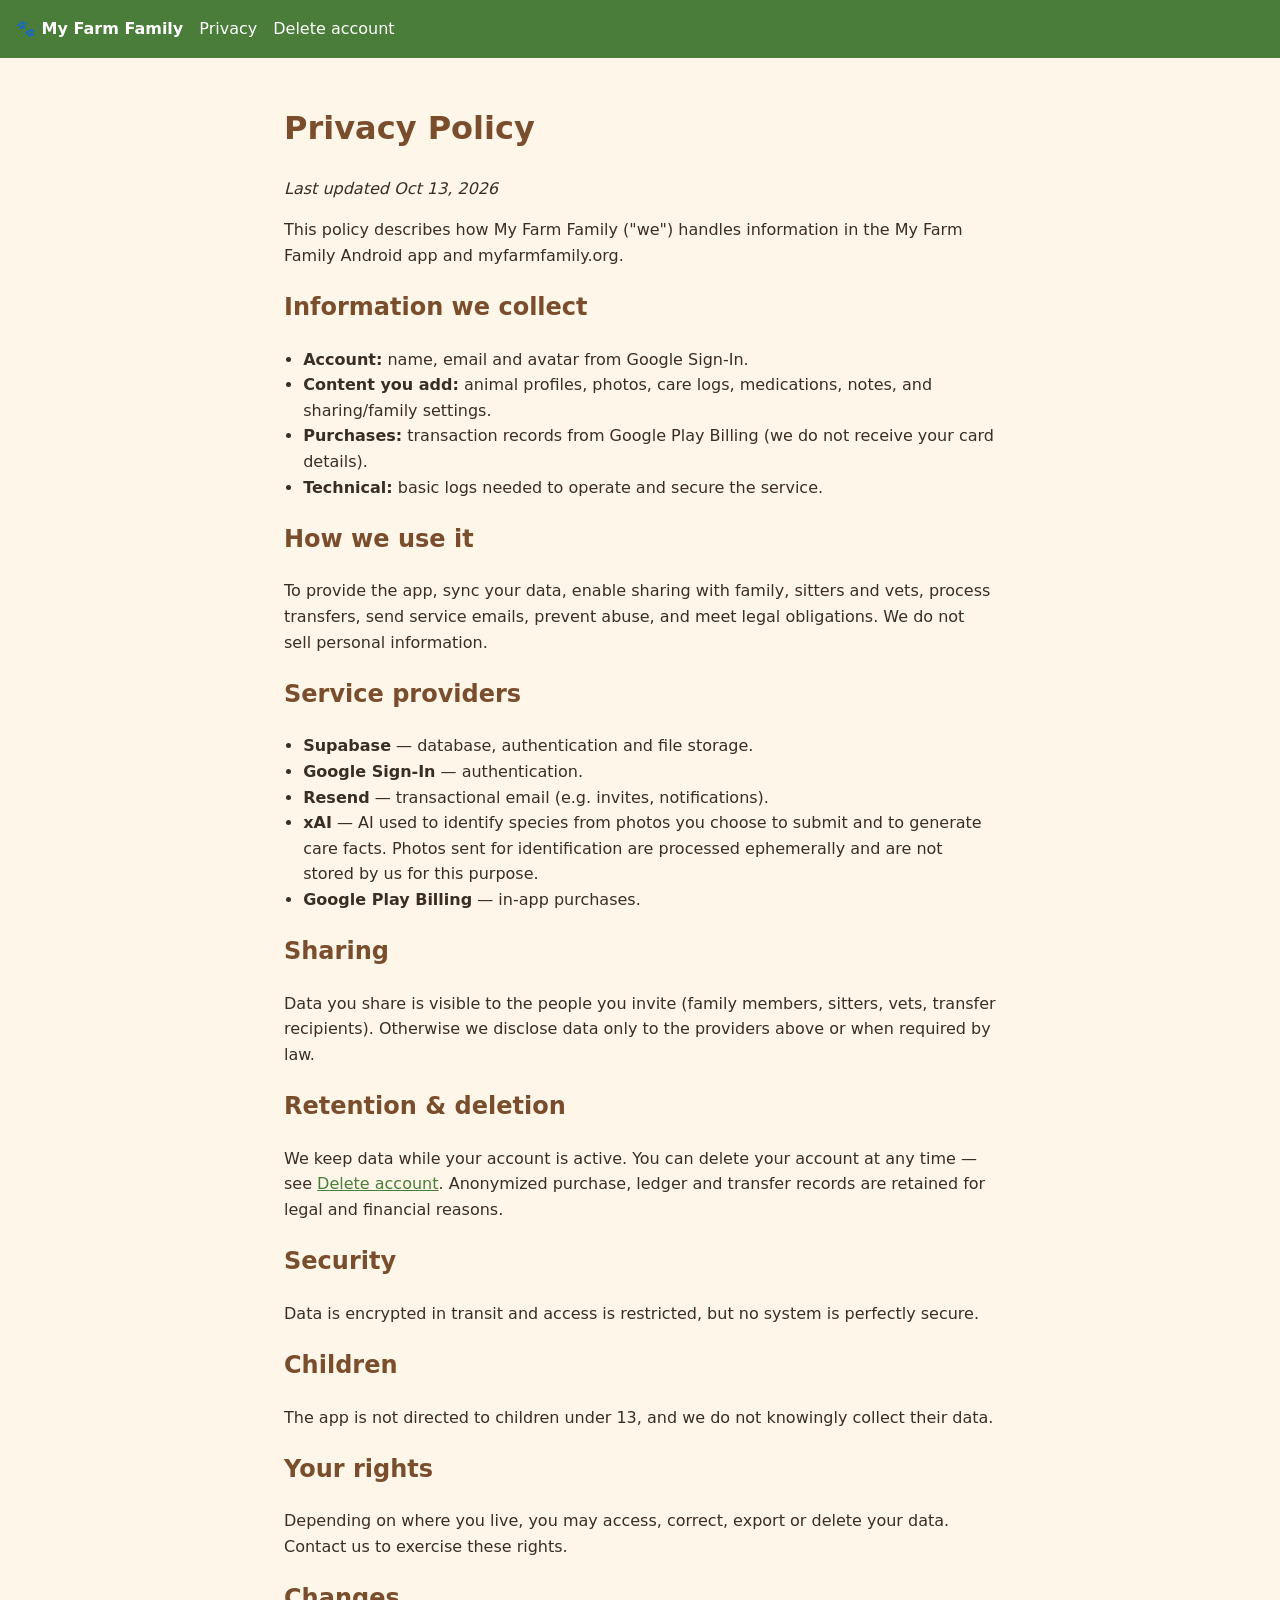
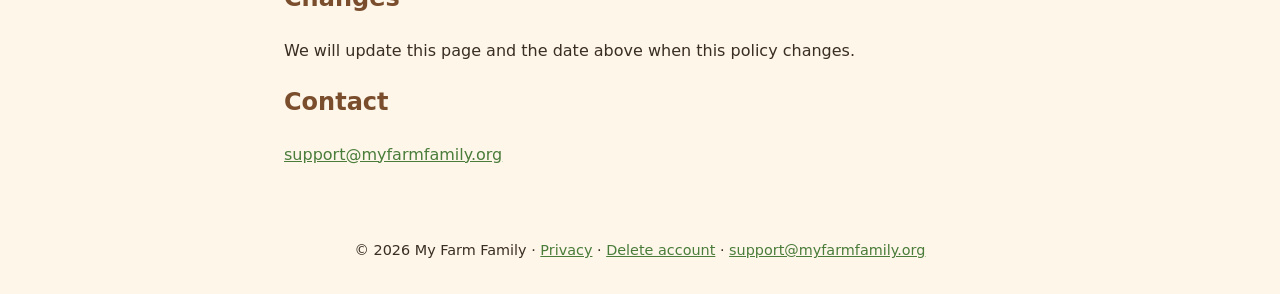
==== privacy/index.html @ e32855cc "Initial myfarmfamily.org site" ====
<!doctype html><html lang="en"><head><meta charset="utf-8"><meta name="viewport" content="width=device-width,initial-scale=1"><link rel="stylesheet" href="/style.css"><title>Privacy Policy – My Farm Family</title></head><body><header><a href="/">🐾 My Farm Family</a><nav style="display:inline"><a href="/privacy/">Privacy</a><a href="/delete-account/">Delete account</a></nav></header><main>
<h1>Privacy Policy</h1><p><i>Last updated Oct 13, 2026</i></p>
<!-- OWNER: review this policy (and with counsel if needed) before publishing. -->
<p>This policy describes how My Farm Family ("we") handles information in the My Farm Family Android app and myfarmfamily.org.</p>
<h2>Information we collect</h2><ul><li><b>Account:</b> name, email and avatar from Google Sign-In.</li><li><b>Content you add:</b> animal profiles, photos, care logs, medications, notes, and sharing/family settings.</li><li><b>Purchases:</b> transaction records from Google Play Billing (we do not receive your card details).</li><li><b>Technical:</b> basic logs needed to operate and secure the service.</li></ul>
<h2>How we use it</h2><p>To provide the app, sync your data, enable sharing with family, sitters and vets, process transfers, send service emails, prevent abuse, and meet legal obligations. We do not sell personal information.</p>
<h2>Service providers</h2><ul>
<li><b>Supabase</b> — database, authentication and file storage.</li>
<li><b>Google Sign-In</b> — authentication.</li>
<li><b>Resend</b> — transactional email (e.g. invites, notifications).</li>
<li><b>xAI</b> — AI used to identify species from photos you choose to submit and to generate care facts. Photos sent for identification are processed ephemerally and are not stored by us for this purpose.</li>
<li><b>Google Play Billing</b> — in-app purchases.</li></ul>
<h2>Sharing</h2><p>Data you share is visible to the people you invite (family members, sitters, vets, transfer recipients). Otherwise we disclose data only to the providers above or when required by law.</p>
<h2>Retention & deletion</h2><p>We keep data while your account is active. You can delete your account at any time — see <a href="/delete-account/">Delete account</a>. Anonymized purchase, ledger and transfer records are retained for legal and financial reasons.</p>
<h2>Security</h2><p>Data is encrypted in transit and access is restricted, but no system is perfectly secure.</p>
<h2>Children</h2><p>The app is not directed to children under 13, and we do not knowingly collect their data.</p>
<h2>Your rights</h2><p>Depending on where you live, you may access, correct, export or delete your data. Contact us to exercise these rights.</p>
<h2>Changes</h2><p>We will update this page and the date above when this policy changes.</p>
<h2>Contact</h2><p><a href="mailto:support@myfarmfamily.org">support@myfarmfamily.org</a></p>
</main><footer>© 2026 My Farm Family · <a href="/privacy/">Privacy</a> · <a href="/delete-account/">Delete account</a> · <a href="mailto:support@myfarmfamily.org">support@myfarmfamily.org</a></footer></body></html>
---- style.css ----
:root{--g:#4a7c3a;--b:#7a4e2d;--c:#fdf6e9;--t:#3a2e22}
*{box-sizing:border-box}body{margin:0;font-family:system-ui,-apple-system,Segoe UI,Roboto,sans-serif;background:var(--c);color:var(--t);line-height:1.6}
header{background:var(--g);color:#fff;padding:1rem}header a{color:#fff;text-decoration:none;font-weight:700}nav a{margin-left:1rem;font-weight:400}
main{max-width:760px;margin:auto;padding:1.5rem}h1,h2{color:var(--b)}a{color:var(--g)}
.btn{display:inline-block;background:var(--g);color:#fff!important;padding:.8rem 1.4rem;border-radius:999px;text-decoration:none;font-weight:700;margin:.3rem 0}
.btn.alt{background:var(--b)}.card{background:#fff;border-radius:14px;padding:1rem 1.2rem;margin:1rem 0;box-shadow:0 2px 8px #0001}
footer{text-align:center;padding:2rem;font-size:.9rem}ul{padding-left:1.2rem}
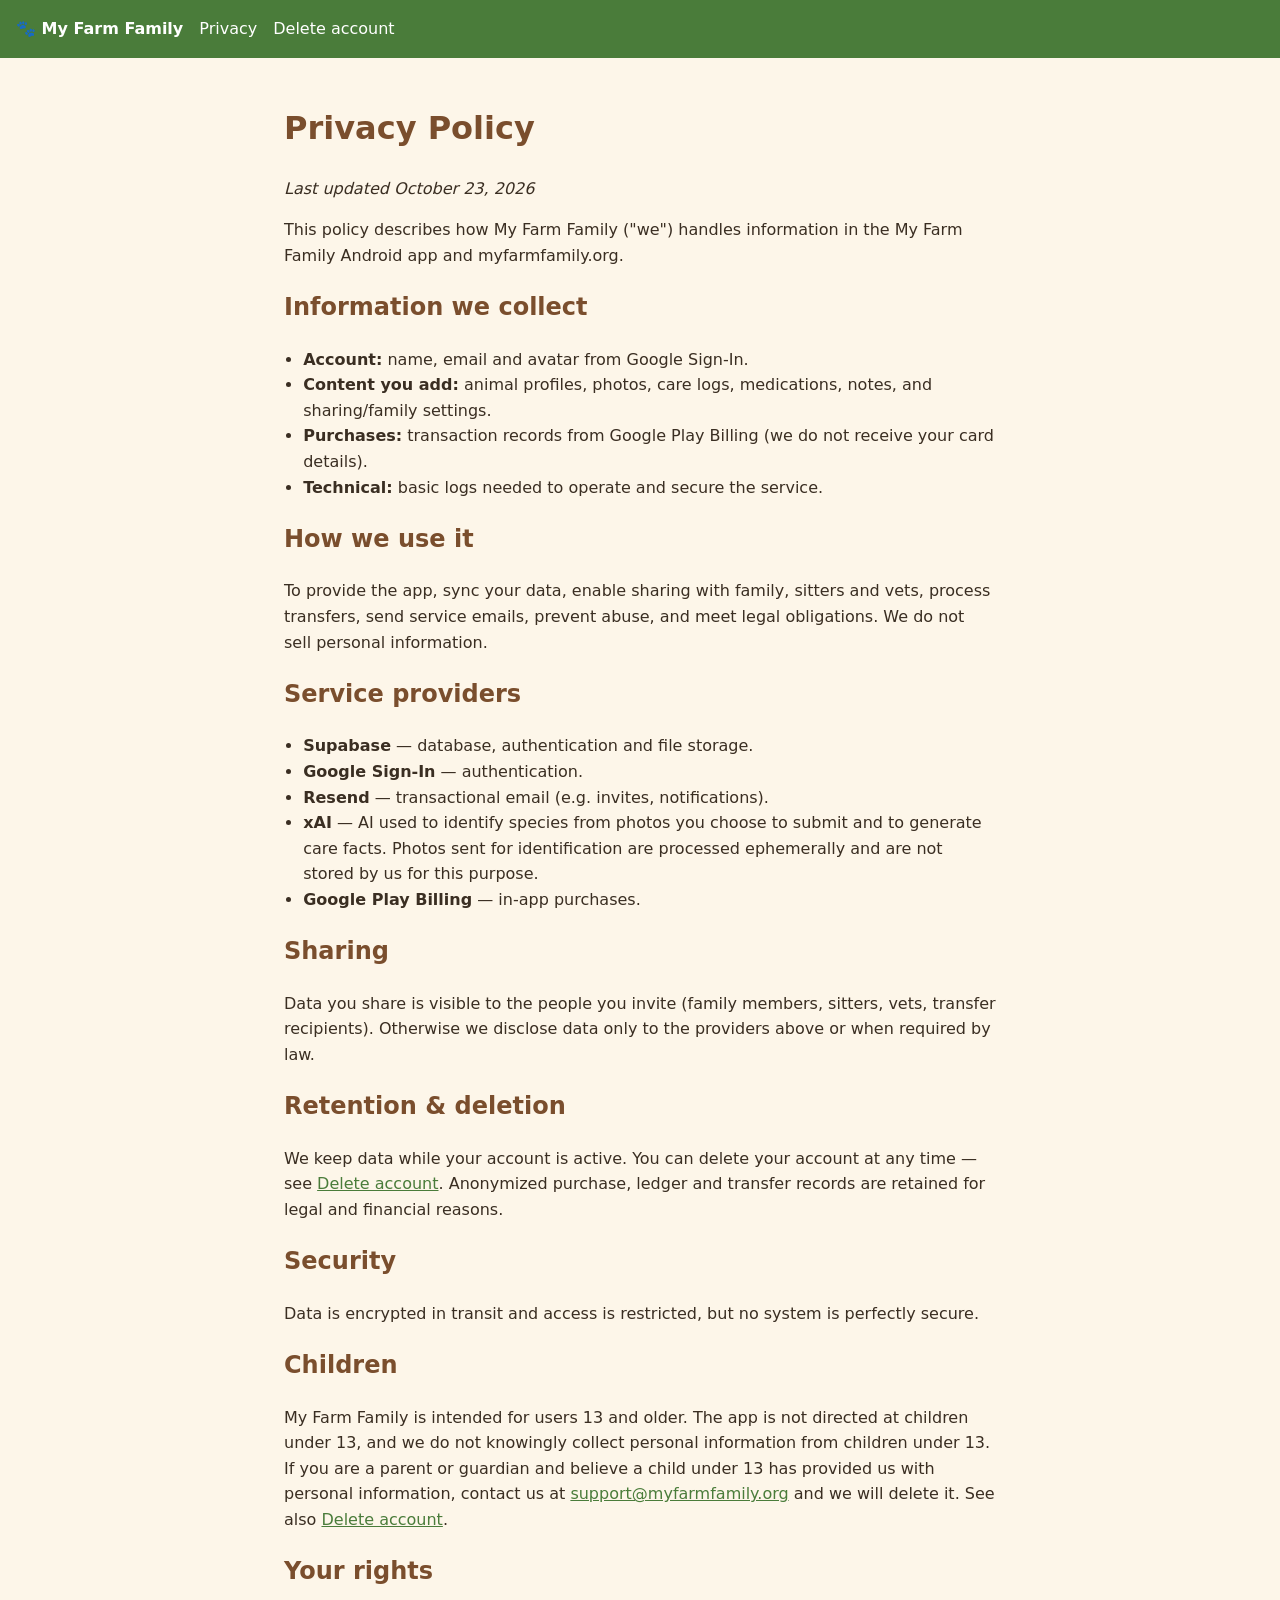
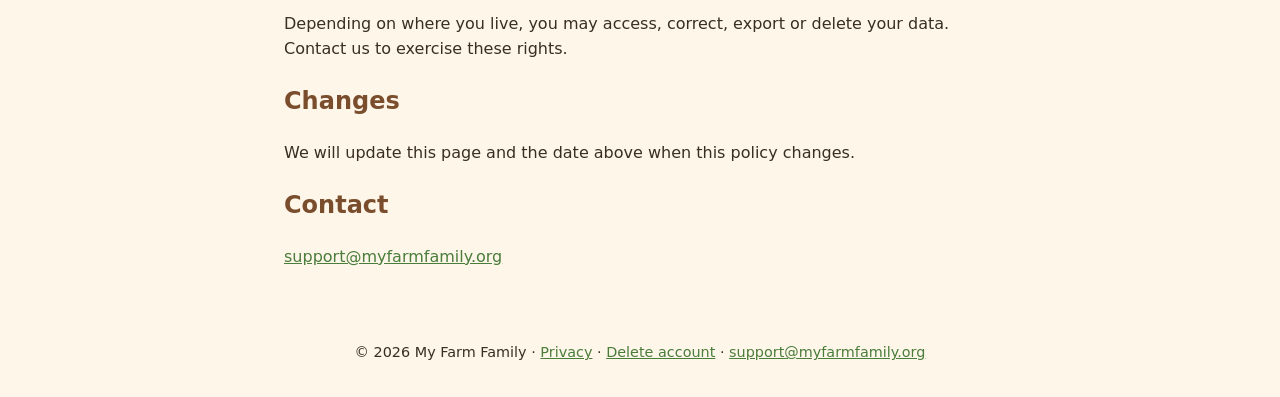
==== commit b4597b76: "Privacy: app is now 13+" ====
--- a/privacy/index.html
+++ b/privacy/index.html
@@ -1,5 +1,5 @@
 <!doctype html><html lang="en"><head><meta charset="utf-8"><meta name="viewport" content="width=device-width,initial-scale=1"><link rel="stylesheet" href="/style.css"><title>Privacy Policy – My Farm Family</title></head><body><header><a href="/">🐾 My Farm Family</a><nav style="display:inline"><a href="/privacy/">Privacy</a><a href="/delete-account/">Delete account</a></nav></header><main>
-<h1>Privacy Policy</h1><p><i>Last updated Oct 13, 2026</i></p>
+<h1>Privacy Policy</h1><p><i>Last updated October 23, 2026</i></p>
 <!-- OWNER: review this policy (and with counsel if needed) before publishing. -->
 <p>This policy describes how My Farm Family ("we") handles information in the My Farm Family Android app and myfarmfamily.org.</p>
 <h2>Information we collect</h2><ul><li><b>Account:</b> name, email and avatar from Google Sign-In.</li><li><b>Content you add:</b> animal profiles, photos, care logs, medications, notes, and sharing/family settings.</li><li><b>Purchases:</b> transaction records from Google Play Billing (we do not receive your card details).</li><li><b>Technical:</b> basic logs needed to operate and secure the service.</li></ul>
@@ -13,7 +13,7 @@
 <h2>Sharing</h2><p>Data you share is visible to the people you invite (family members, sitters, vets, transfer recipients). Otherwise we disclose data only to the providers above or when required by law.</p>
 <h2>Retention & deletion</h2><p>We keep data while your account is active. You can delete your account at any time — see <a href="/delete-account/">Delete account</a>. Anonymized purchase, ledger and transfer records are retained for legal and financial reasons.</p>
 <h2>Security</h2><p>Data is encrypted in transit and access is restricted, but no system is perfectly secure.</p>
-<h2>Children</h2><p>The app is not directed to children under 13, and we do not knowingly collect their data.</p>
+<h2>Children</h2><p>My Farm Family is intended for users 13 and older. The app is not directed at children under 13, and we do not knowingly collect personal information from children under 13. If you are a parent or guardian and believe a child under 13 has provided us with personal information, contact us at <a href="mailto:support@myfarmfamily.org">support@myfarmfamily.org</a> and we will delete it. See also <a href="/delete-account/">Delete account</a>.</p>
 <h2>Your rights</h2><p>Depending on where you live, you may access, correct, export or delete your data. Contact us to exercise these rights.</p>
 <h2>Changes</h2><p>We will update this page and the date above when this policy changes.</p>
 <h2>Contact</h2><p><a href="mailto:support@myfarmfamily.org">support@myfarmfamily.org</a></p>
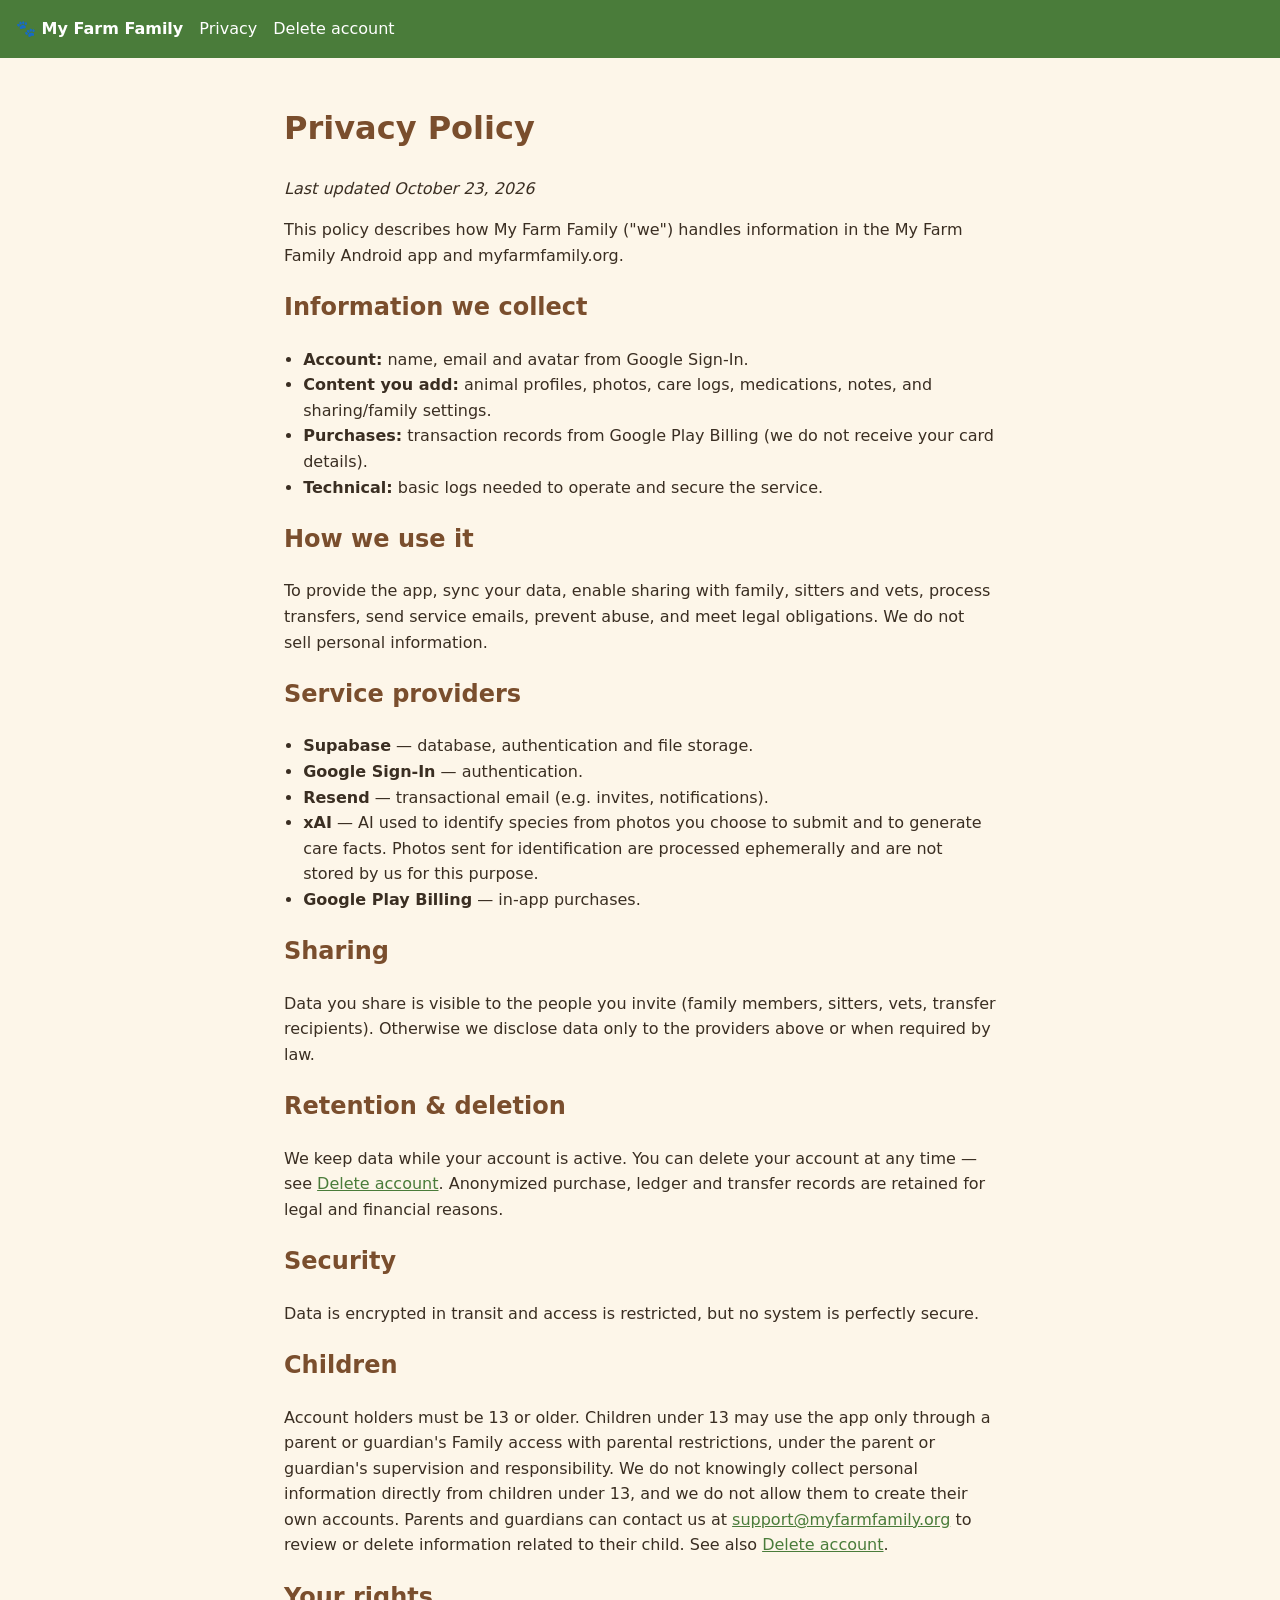
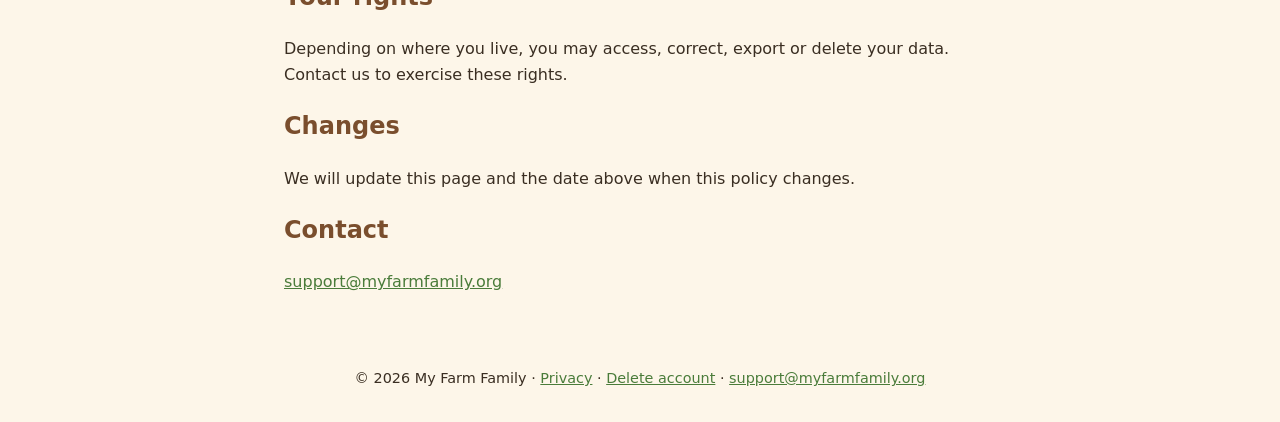
==== commit 8c3b883c: "Privacy: clarify kids use via parent Family access" ====
--- a/privacy/index.html
+++ b/privacy/index.html
@@ -13,7 +13,7 @@
 <h2>Sharing</h2><p>Data you share is visible to the people you invite (family members, sitters, vets, transfer recipients). Otherwise we disclose data only to the providers above or when required by law.</p>
 <h2>Retention & deletion</h2><p>We keep data while your account is active. You can delete your account at any time — see <a href="/delete-account/">Delete account</a>. Anonymized purchase, ledger and transfer records are retained for legal and financial reasons.</p>
 <h2>Security</h2><p>Data is encrypted in transit and access is restricted, but no system is perfectly secure.</p>
-<h2>Children</h2><p>My Farm Family is intended for users 13 and older. The app is not directed at children under 13, and we do not knowingly collect personal information from children under 13. If you are a parent or guardian and believe a child under 13 has provided us with personal information, contact us at <a href="mailto:support@myfarmfamily.org">support@myfarmfamily.org</a> and we will delete it. See also <a href="/delete-account/">Delete account</a>.</p>
+<h2>Children</h2><p>Account holders must be 13 or older. Children under 13 may use the app only through a parent or guardian's Family access with parental restrictions, under the parent or guardian's supervision and responsibility. We do not knowingly collect personal information directly from children under 13, and we do not allow them to create their own accounts. Parents and guardians can contact us at <a href="mailto:support@myfarmfamily.org">support@myfarmfamily.org</a> to review or delete information related to their child. See also <a href="/delete-account/">Delete account</a>.</p>
 <h2>Your rights</h2><p>Depending on where you live, you may access, correct, export or delete your data. Contact us to exercise these rights.</p>
 <h2>Changes</h2><p>We will update this page and the date above when this policy changes.</p>
 <h2>Contact</h2><p><a href="mailto:support@myfarmfamily.org">support@myfarmfamily.org</a></p>
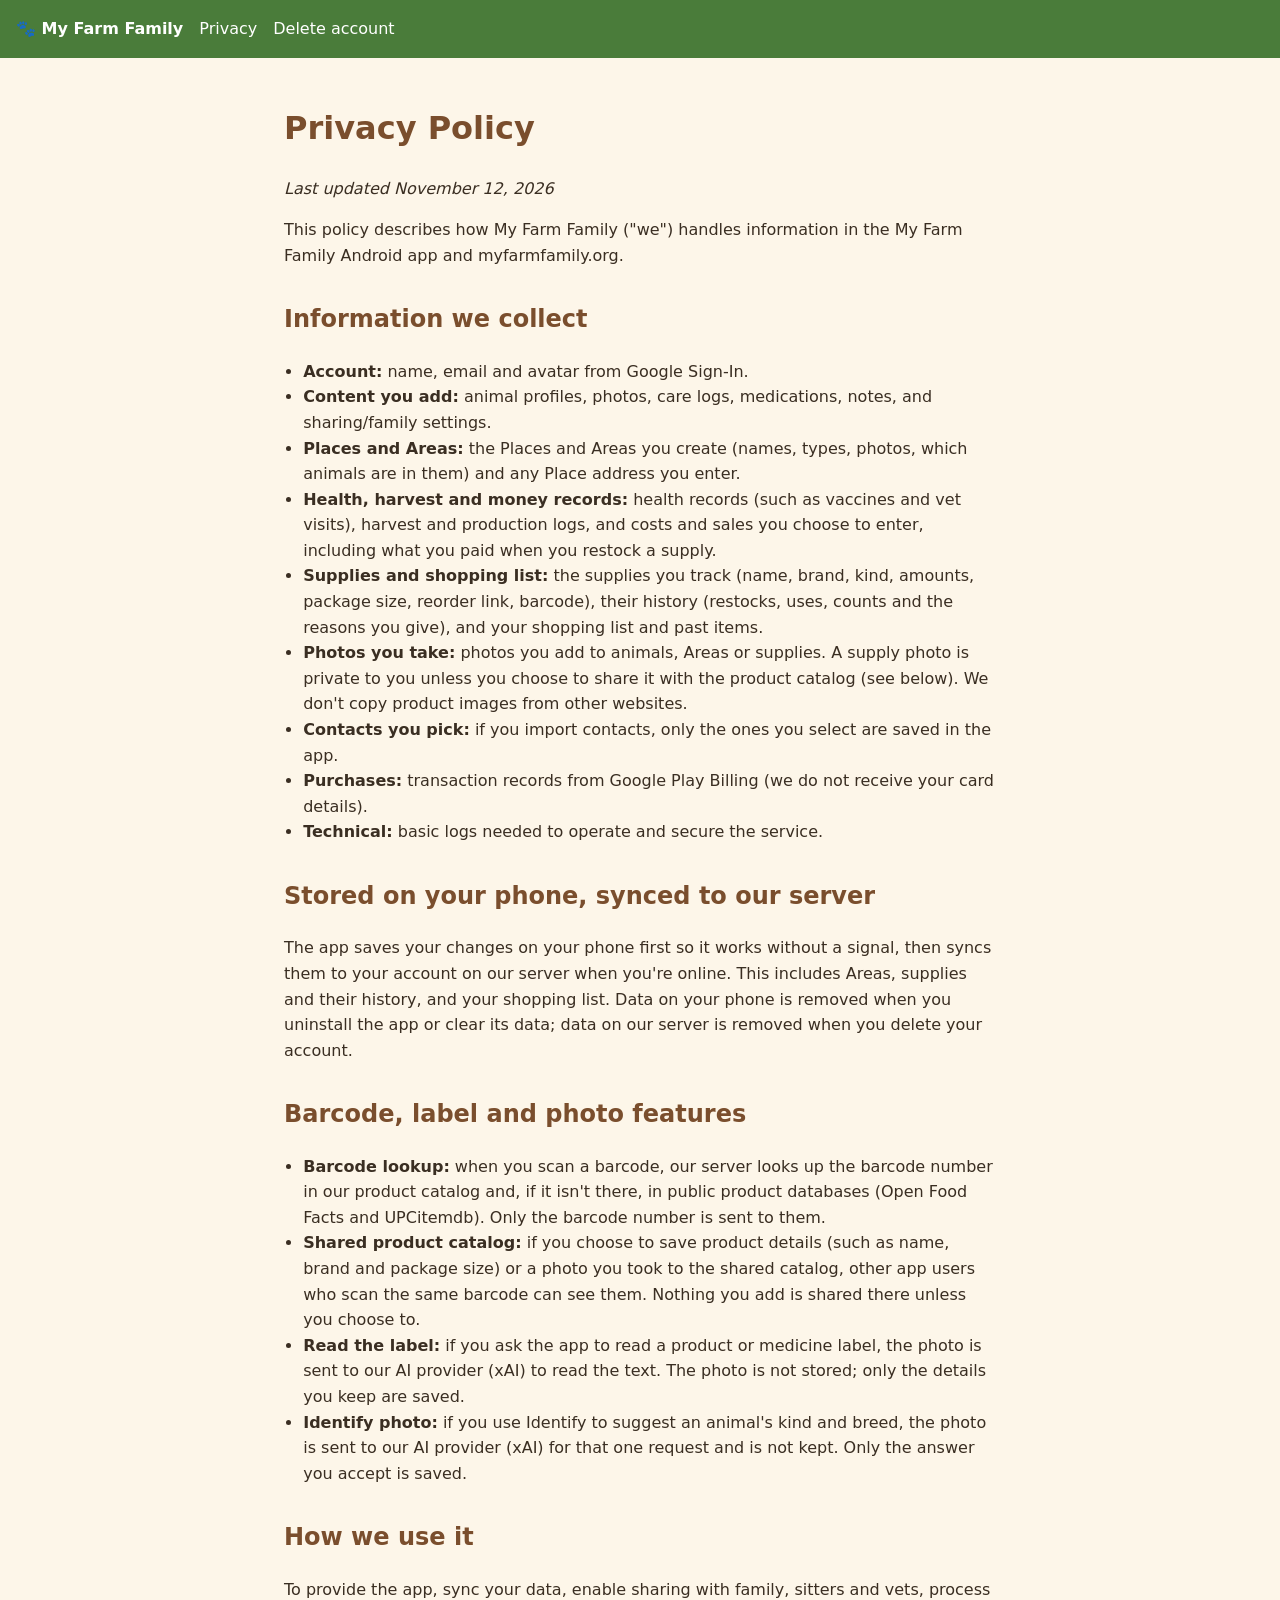
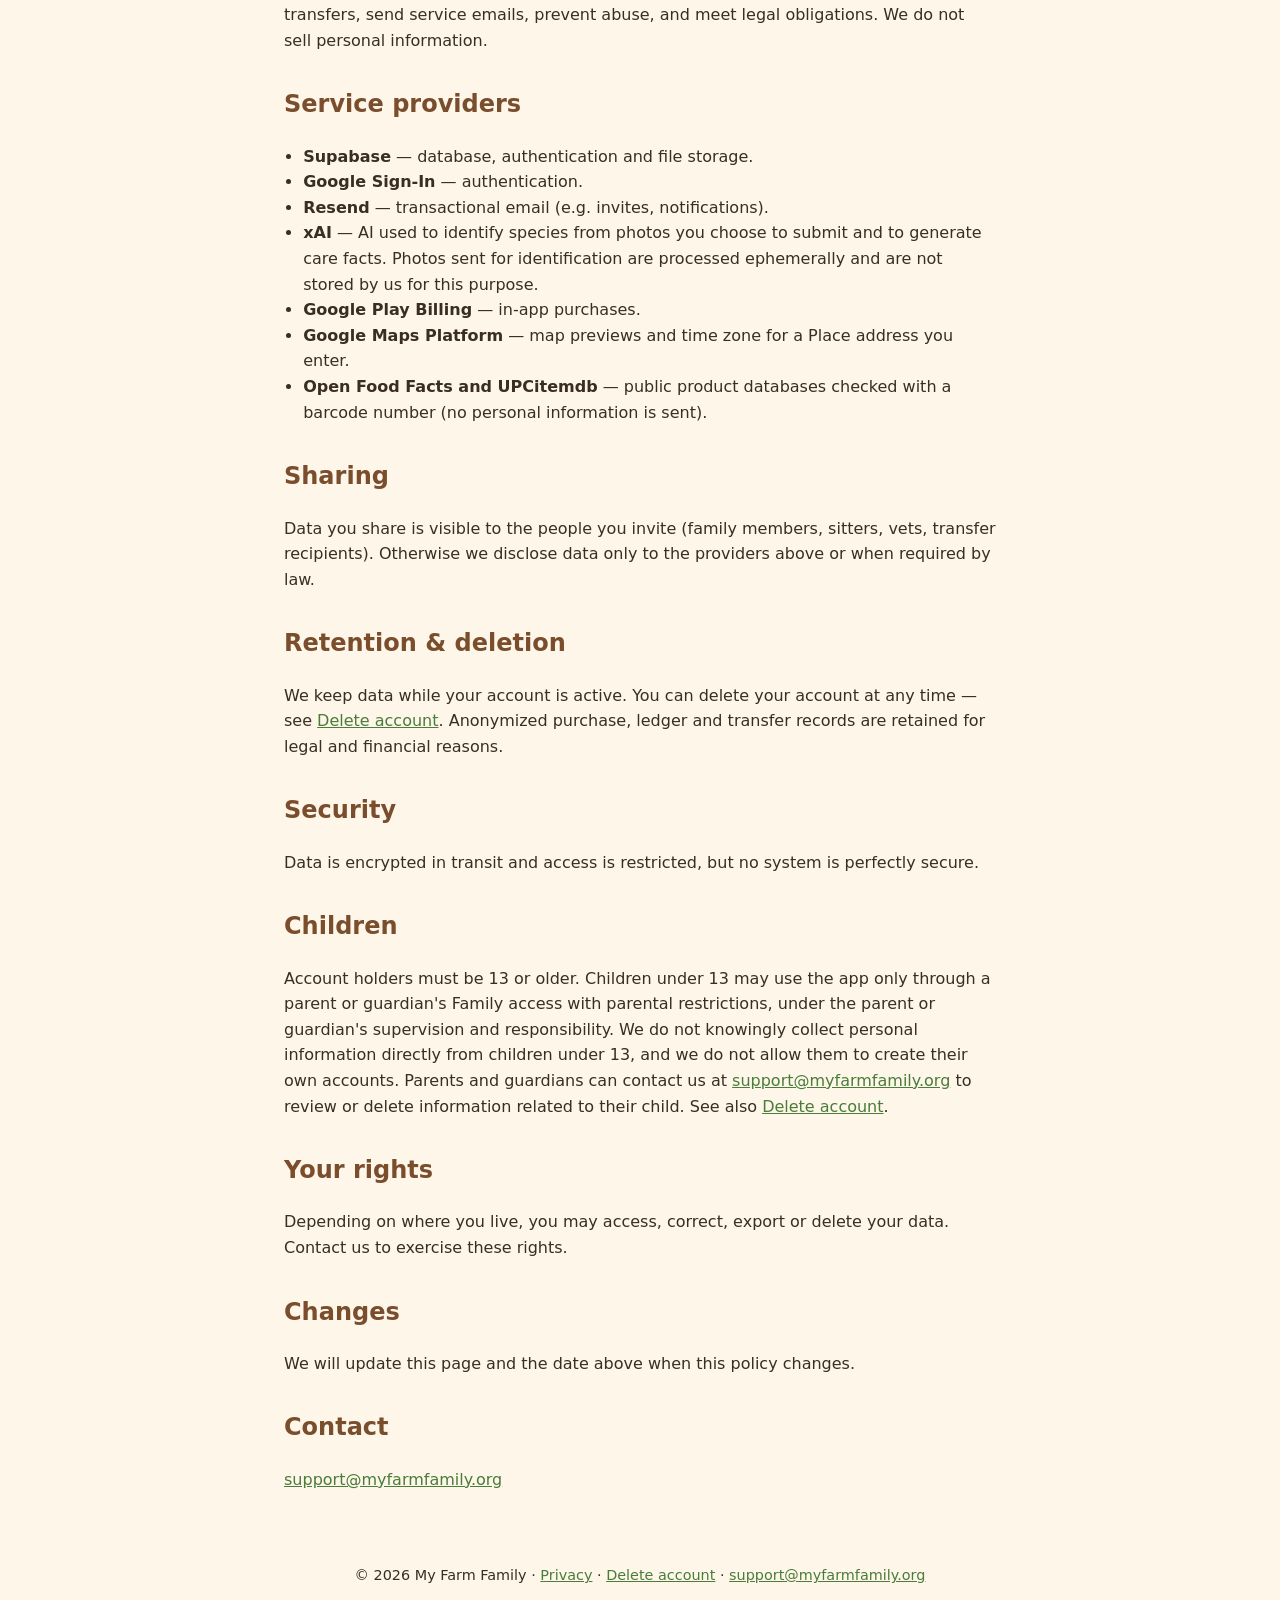
==== commit 7c2bdfea: "Site: features for Places and Areas, Supplies and shopping list, harvest, offline saving, Calendar, " ====
--- a/privacy/index.html
+++ b/privacy/index.html
@@ -1,15 +1,19 @@
 <!doctype html><html lang="en"><head><meta charset="utf-8"><meta name="viewport" content="width=device-width,initial-scale=1"><link rel="stylesheet" href="/style.css"><title>Privacy Policy – My Farm Family</title></head><body><header><a href="/">🐾 My Farm Family</a><nav style="display:inline"><a href="/privacy/">Privacy</a><a href="/delete-account/">Delete account</a></nav></header><main>
-<h1>Privacy Policy</h1><p><i>Last updated October 23, 2026</i></p>
+<h1>Privacy Policy</h1><p><i>Last updated November 12, 2026</i></p>
 <!-- OWNER: review this policy (and with counsel if needed) before publishing. -->
 <p>This policy describes how My Farm Family ("we") handles information in the My Farm Family Android app and myfarmfamily.org.</p>
-<h2>Information we collect</h2><ul><li><b>Account:</b> name, email and avatar from Google Sign-In.</li><li><b>Content you add:</b> animal profiles, photos, care logs, medications, notes, and sharing/family settings.</li><li><b>Purchases:</b> transaction records from Google Play Billing (we do not receive your card details).</li><li><b>Technical:</b> basic logs needed to operate and secure the service.</li></ul>
+<h2>Information we collect</h2><ul><li><b>Account:</b> name, email and avatar from Google Sign-In.</li><li><b>Content you add:</b> animal profiles, photos, care logs, medications, notes, and sharing/family settings.</li><li><b>Places and Areas:</b> the Places and Areas you create (names, types, photos, which animals are in them) and any Place address you enter.</li><li><b>Health, harvest and money records:</b> health records (such as vaccines and vet visits), harvest and production logs, and costs and sales you choose to enter, including what you paid when you restock a supply.</li><li><b>Supplies and shopping list:</b> the supplies you track (name, brand, kind, amounts, package size, reorder link, barcode), their history (restocks, uses, counts and the reasons you give), and your shopping list and past items.</li><li><b>Photos you take:</b> photos you add to animals, Areas or supplies. A supply photo is private to you unless you choose to share it with the product catalog (see below). We don't copy product images from other websites.</li><li><b>Contacts you pick:</b> if you import contacts, only the ones you select are saved in the app.</li><li><b>Purchases:</b> transaction records from Google Play Billing (we do not receive your card details).</li><li><b>Technical:</b> basic logs needed to operate and secure the service.</li></ul>
+<h2>Stored on your phone, synced to our server</h2><p>The app saves your changes on your phone first so it works without a signal, then syncs them to your account on our server when you're online. This includes Areas, supplies and their history, and your shopping list. Data on your phone is removed when you uninstall the app or clear its data; data on our server is removed when you delete your account.</p>
+<h2>Barcode, label and photo features</h2><ul><li><b>Barcode lookup:</b> when you scan a barcode, our server looks up the barcode number in our product catalog and, if it isn't there, in public product databases (Open Food Facts and UPCitemdb). Only the barcode number is sent to them.</li><li><b>Shared product catalog:</b> if you choose to save product details (such as name, brand and package size) or a photo you took to the shared catalog, other app users who scan the same barcode can see them. Nothing you add is shared there unless you choose to.</li><li><b>Read the label:</b> if you ask the app to read a product or medicine label, the photo is sent to our AI provider (xAI) to read the text. The photo is not stored; only the details you keep are saved.</li><li><b>Identify photo:</b> if you use Identify to suggest an animal's kind and breed, the photo is sent to our AI provider (xAI) for that one request and is not kept. Only the answer you accept is saved.</li></ul>
 <h2>How we use it</h2><p>To provide the app, sync your data, enable sharing with family, sitters and vets, process transfers, send service emails, prevent abuse, and meet legal obligations. We do not sell personal information.</p>
 <h2>Service providers</h2><ul>
 <li><b>Supabase</b> — database, authentication and file storage.</li>
 <li><b>Google Sign-In</b> — authentication.</li>
 <li><b>Resend</b> — transactional email (e.g. invites, notifications).</li>
 <li><b>xAI</b> — AI used to identify species from photos you choose to submit and to generate care facts. Photos sent for identification are processed ephemerally and are not stored by us for this purpose.</li>
-<li><b>Google Play Billing</b> — in-app purchases.</li></ul>
+<li><b>Google Play Billing</b> — in-app purchases.</li>
+<li><b>Google Maps Platform</b> — map previews and time zone for a Place address you enter.</li>
+<li><b>Open Food Facts and UPCitemdb</b> — public product databases checked with a barcode number (no personal information is sent).</li></ul>
 <h2>Sharing</h2><p>Data you share is visible to the people you invite (family members, sitters, vets, transfer recipients). Otherwise we disclose data only to the providers above or when required by law.</p>
 <h2>Retention & deletion</h2><p>We keep data while your account is active. You can delete your account at any time — see <a href="/delete-account/">Delete account</a>. Anonymized purchase, ledger and transfer records are retained for legal and financial reasons.</p>
 <h2>Security</h2><p>Data is encrypted in transit and access is restricted, but no system is perfectly secure.</p>
--- a/style.css
+++ b/style.css
@@ -1,7 +1,7 @@
 :root{--g:#4a7c3a;--b:#7a4e2d;--c:#fdf6e9;--t:#3a2e22}
 *{box-sizing:border-box}body{margin:0;font-family:system-ui,-apple-system,Segoe UI,Roboto,sans-serif;background:var(--c);color:var(--t);line-height:1.6}
 header{background:var(--g);color:#fff;padding:1rem}header a{color:#fff;text-decoration:none;font-weight:700}nav a{margin-left:1rem;font-weight:400}
-main{max-width:760px;margin:auto;padding:1.5rem}h1,h2{color:var(--b)}a{color:var(--g)}
+main{max-width:760px;margin:auto;padding:1.5rem}h1,h2,h3{color:var(--b)}h3{margin:.2rem 0 .3rem}h2{margin-top:2rem}a{color:var(--g)}
 .btn{display:inline-block;background:var(--g);color:#fff!important;padding:.8rem 1.4rem;border-radius:999px;text-decoration:none;font-weight:700;margin:.3rem 0}
 .btn.alt{background:var(--b)}.card{background:#fff;border-radius:14px;padding:1rem 1.2rem;margin:1rem 0;box-shadow:0 2px 8px #0001}
 footer{text-align:center;padding:2rem;font-size:.9rem}ul{padding-left:1.2rem}
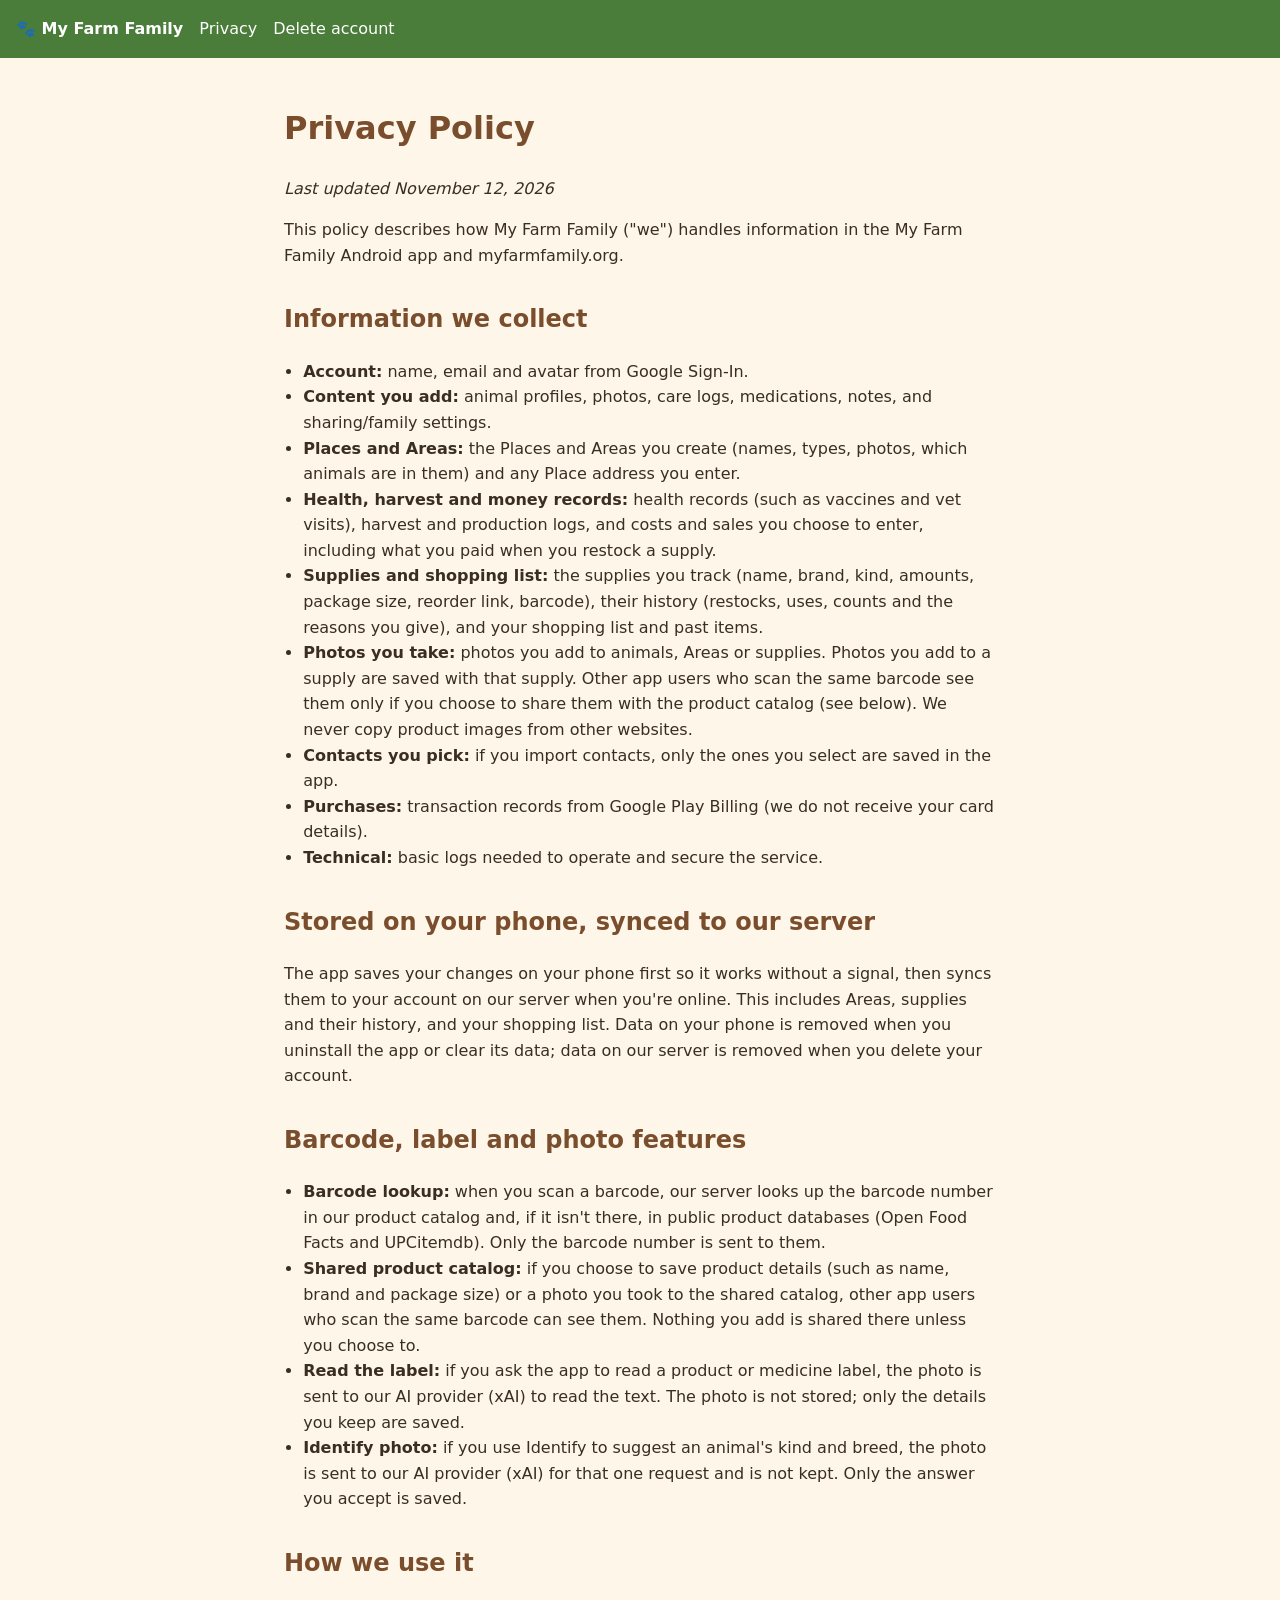
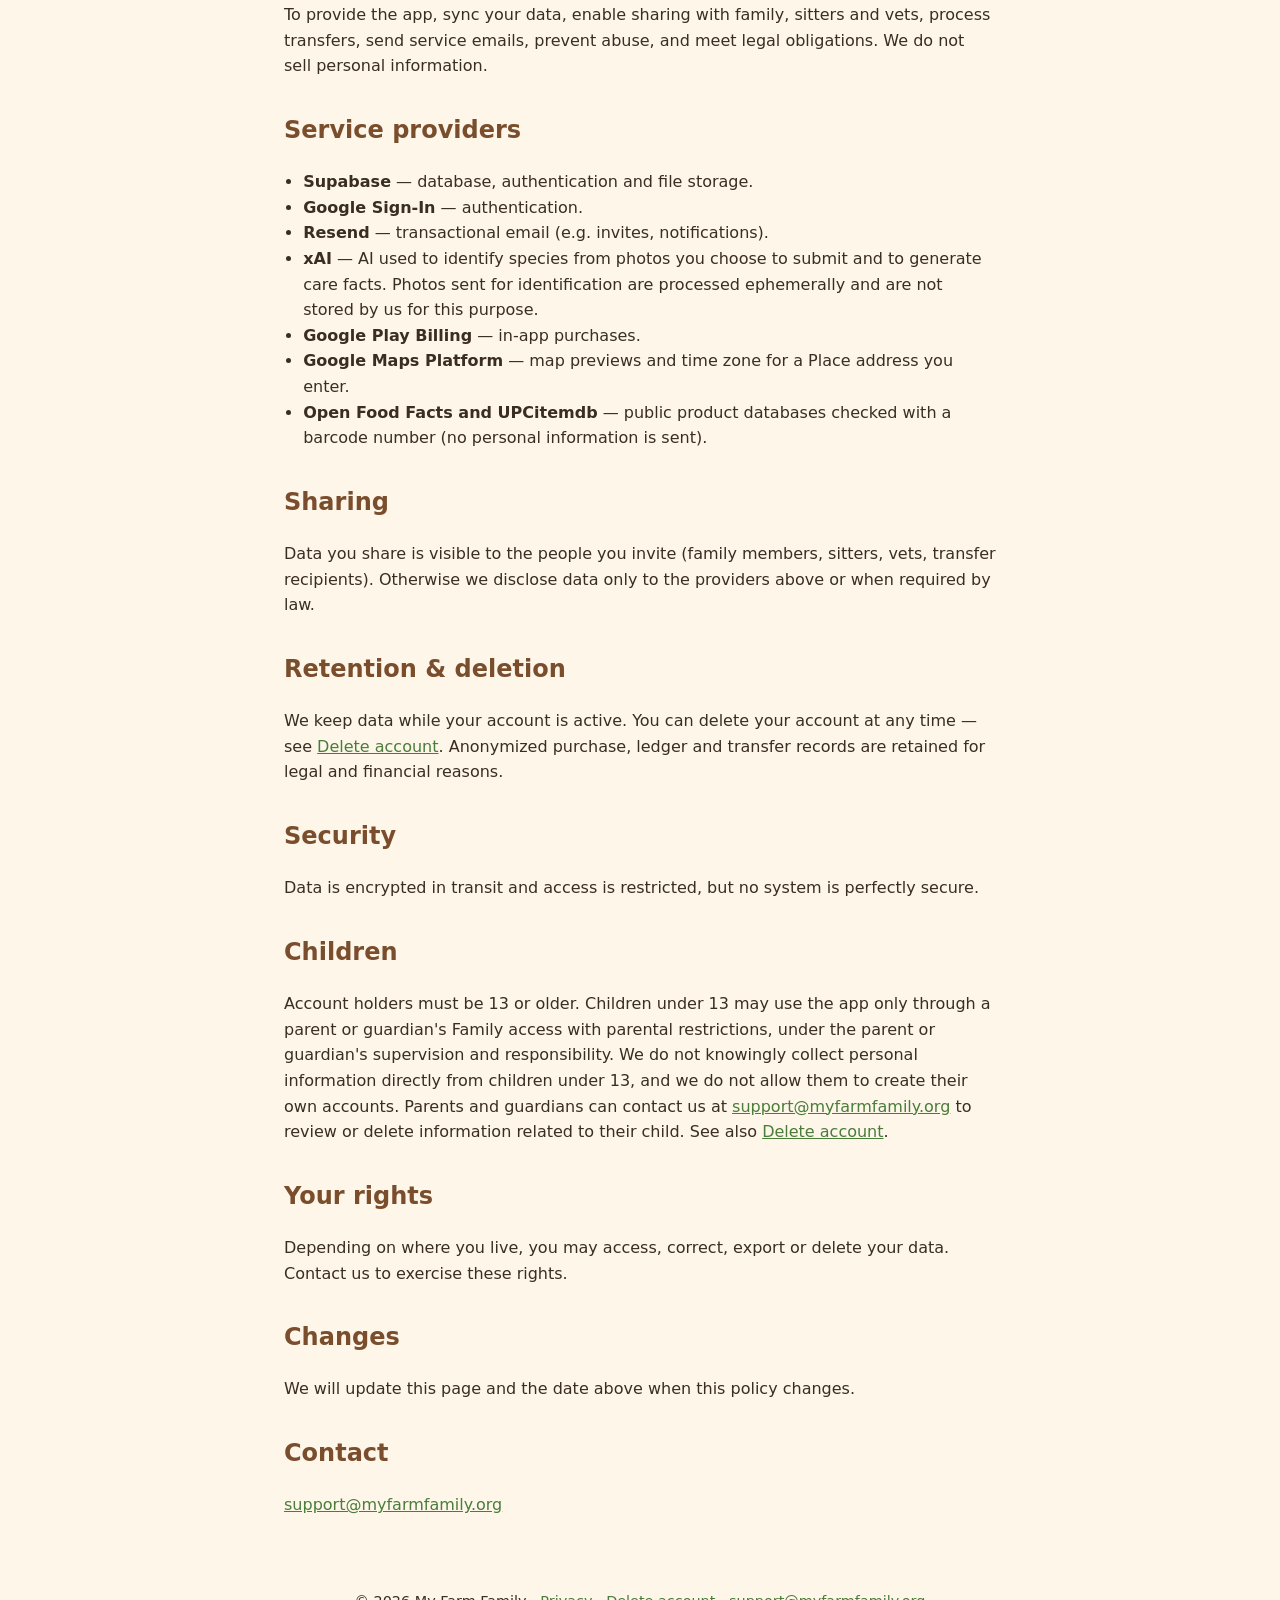
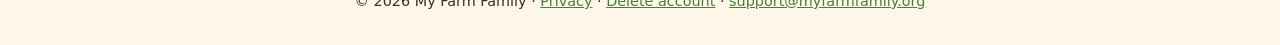
==== commit ea61394e: "Privacy: supply photo wording (no 'private'; catalog sharing is opt-in)" ====
--- a/privacy/index.html
+++ b/privacy/index.html
@@ -2,7 +2,7 @@
 <h1>Privacy Policy</h1><p><i>Last updated November 12, 2026</i></p>
 <!-- OWNER: review this policy (and with counsel if needed) before publishing. -->
 <p>This policy describes how My Farm Family ("we") handles information in the My Farm Family Android app and myfarmfamily.org.</p>
-<h2>Information we collect</h2><ul><li><b>Account:</b> name, email and avatar from Google Sign-In.</li><li><b>Content you add:</b> animal profiles, photos, care logs, medications, notes, and sharing/family settings.</li><li><b>Places and Areas:</b> the Places and Areas you create (names, types, photos, which animals are in them) and any Place address you enter.</li><li><b>Health, harvest and money records:</b> health records (such as vaccines and vet visits), harvest and production logs, and costs and sales you choose to enter, including what you paid when you restock a supply.</li><li><b>Supplies and shopping list:</b> the supplies you track (name, brand, kind, amounts, package size, reorder link, barcode), their history (restocks, uses, counts and the reasons you give), and your shopping list and past items.</li><li><b>Photos you take:</b> photos you add to animals, Areas or supplies. A supply photo is private to you unless you choose to share it with the product catalog (see below). We don't copy product images from other websites.</li><li><b>Contacts you pick:</b> if you import contacts, only the ones you select are saved in the app.</li><li><b>Purchases:</b> transaction records from Google Play Billing (we do not receive your card details).</li><li><b>Technical:</b> basic logs needed to operate and secure the service.</li></ul>
+<h2>Information we collect</h2><ul><li><b>Account:</b> name, email and avatar from Google Sign-In.</li><li><b>Content you add:</b> animal profiles, photos, care logs, medications, notes, and sharing/family settings.</li><li><b>Places and Areas:</b> the Places and Areas you create (names, types, photos, which animals are in them) and any Place address you enter.</li><li><b>Health, harvest and money records:</b> health records (such as vaccines and vet visits), harvest and production logs, and costs and sales you choose to enter, including what you paid when you restock a supply.</li><li><b>Supplies and shopping list:</b> the supplies you track (name, brand, kind, amounts, package size, reorder link, barcode), their history (restocks, uses, counts and the reasons you give), and your shopping list and past items.</li><li><b>Photos you take:</b> photos you add to animals, Areas or supplies. Photos you add to a supply are saved with that supply. Other app users who scan the same barcode see them only if you choose to share them with the product catalog (see below). We never copy product images from other websites.</li><li><b>Contacts you pick:</b> if you import contacts, only the ones you select are saved in the app.</li><li><b>Purchases:</b> transaction records from Google Play Billing (we do not receive your card details).</li><li><b>Technical:</b> basic logs needed to operate and secure the service.</li></ul>
 <h2>Stored on your phone, synced to our server</h2><p>The app saves your changes on your phone first so it works without a signal, then syncs them to your account on our server when you're online. This includes Areas, supplies and their history, and your shopping list. Data on your phone is removed when you uninstall the app or clear its data; data on our server is removed when you delete your account.</p>
 <h2>Barcode, label and photo features</h2><ul><li><b>Barcode lookup:</b> when you scan a barcode, our server looks up the barcode number in our product catalog and, if it isn't there, in public product databases (Open Food Facts and UPCitemdb). Only the barcode number is sent to them.</li><li><b>Shared product catalog:</b> if you choose to save product details (such as name, brand and package size) or a photo you took to the shared catalog, other app users who scan the same barcode can see them. Nothing you add is shared there unless you choose to.</li><li><b>Read the label:</b> if you ask the app to read a product or medicine label, the photo is sent to our AI provider (xAI) to read the text. The photo is not stored; only the details you keep are saved.</li><li><b>Identify photo:</b> if you use Identify to suggest an animal's kind and breed, the photo is sent to our AI provider (xAI) for that one request and is not kept. Only the answer you accept is saved.</li></ul>
 <h2>How we use it</h2><p>To provide the app, sync your data, enable sharing with family, sitters and vets, process transfers, send service emails, prevent abuse, and meet legal obligations. We do not sell personal information.</p>
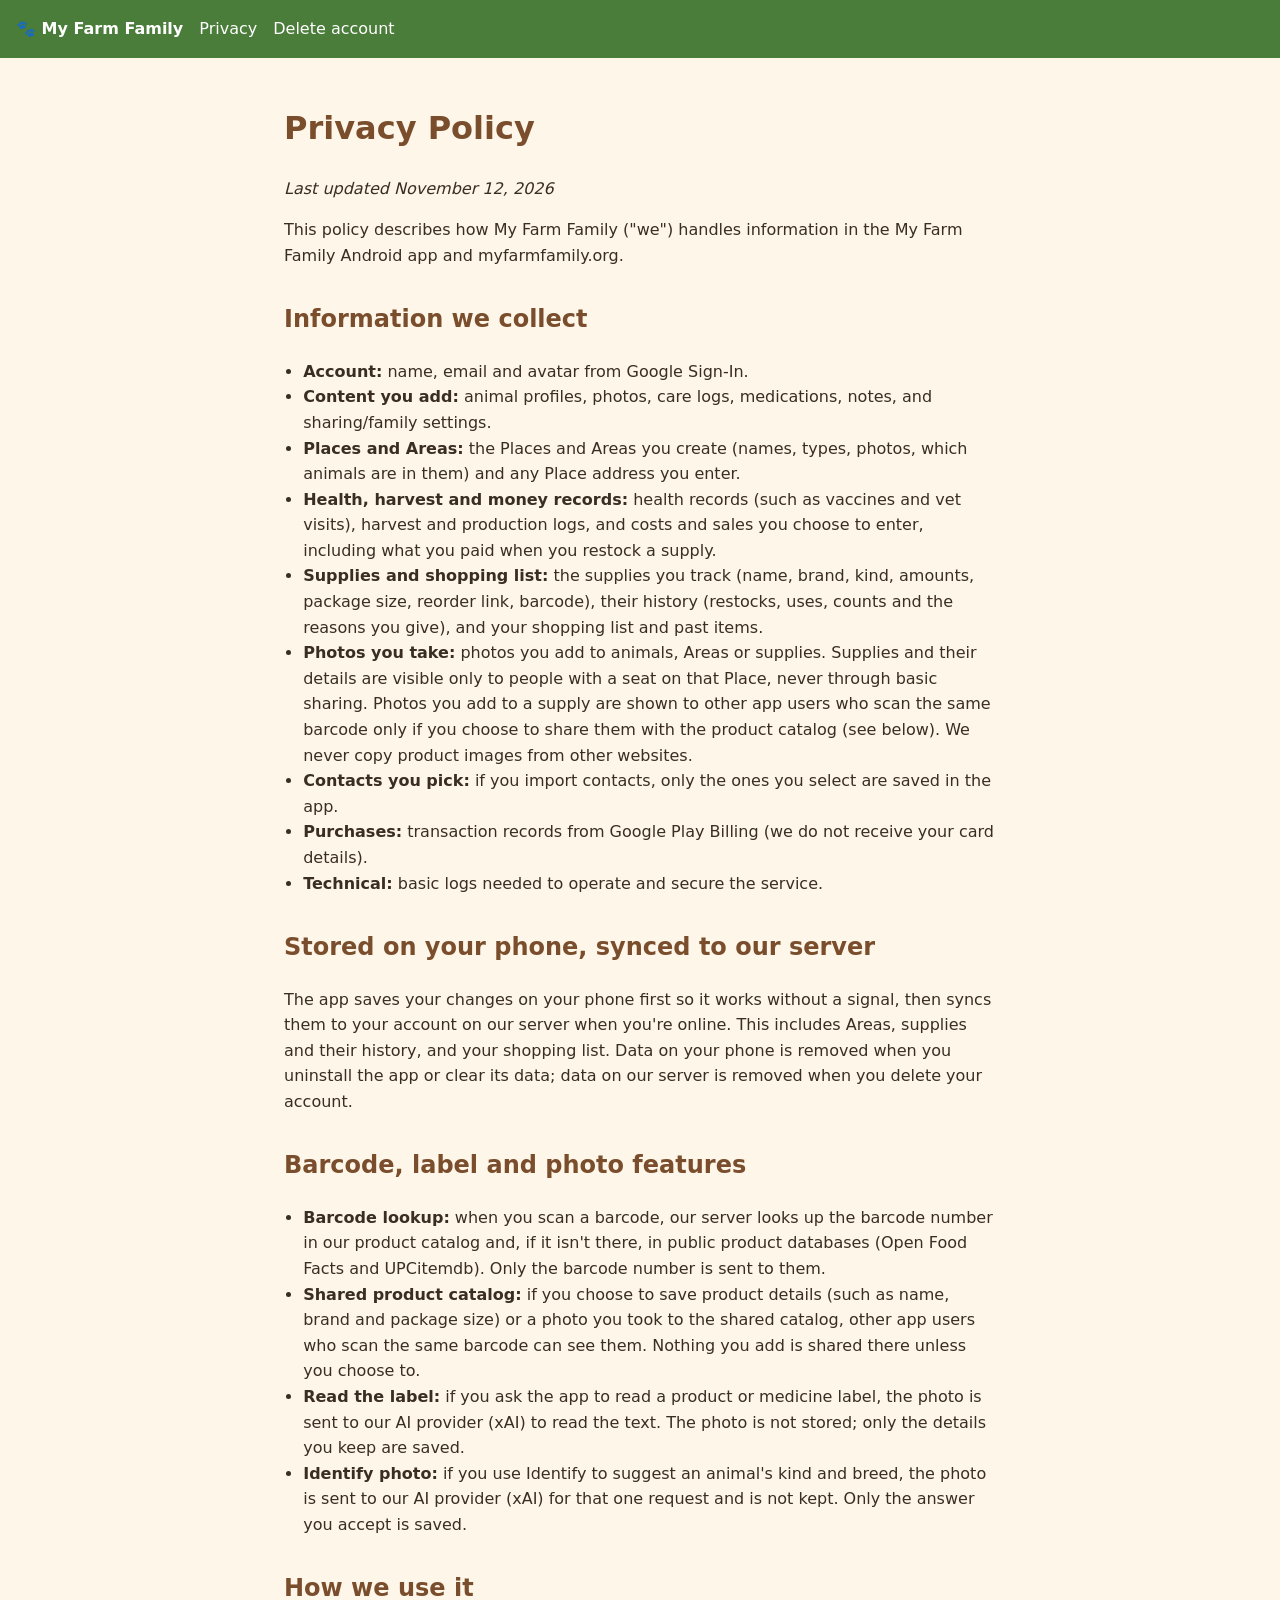
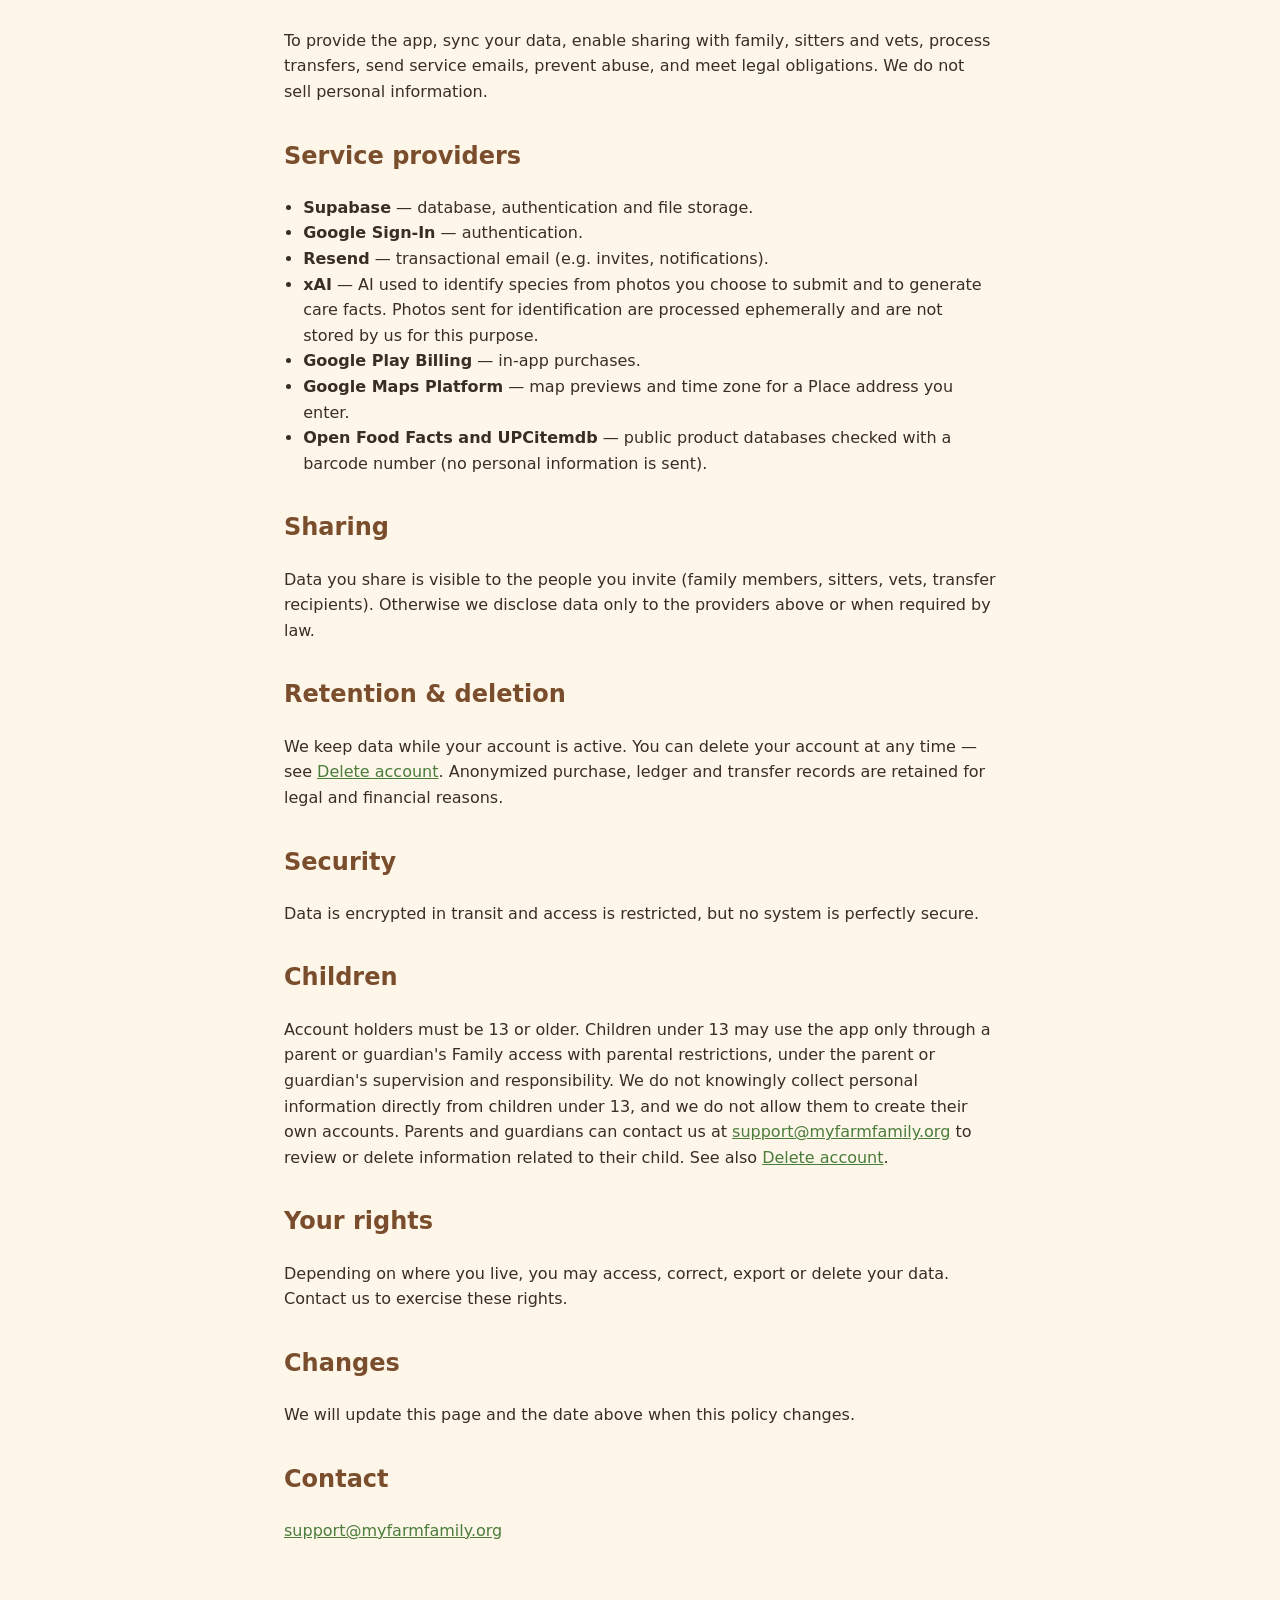
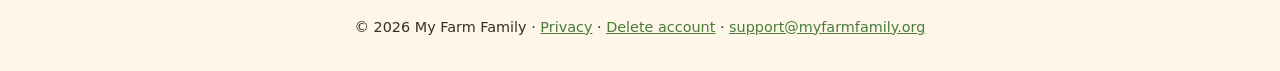
==== commit e8e961a2: "Privacy: supplies are seat-only on a Place; catalog photo sharing is opt-in" ====
--- a/privacy/index.html
+++ b/privacy/index.html
@@ -2,7 +2,7 @@
 <h1>Privacy Policy</h1><p><i>Last updated November 12, 2026</i></p>
 <!-- OWNER: review this policy (and with counsel if needed) before publishing. -->
 <p>This policy describes how My Farm Family ("we") handles information in the My Farm Family Android app and myfarmfamily.org.</p>
-<h2>Information we collect</h2><ul><li><b>Account:</b> name, email and avatar from Google Sign-In.</li><li><b>Content you add:</b> animal profiles, photos, care logs, medications, notes, and sharing/family settings.</li><li><b>Places and Areas:</b> the Places and Areas you create (names, types, photos, which animals are in them) and any Place address you enter.</li><li><b>Health, harvest and money records:</b> health records (such as vaccines and vet visits), harvest and production logs, and costs and sales you choose to enter, including what you paid when you restock a supply.</li><li><b>Supplies and shopping list:</b> the supplies you track (name, brand, kind, amounts, package size, reorder link, barcode), their history (restocks, uses, counts and the reasons you give), and your shopping list and past items.</li><li><b>Photos you take:</b> photos you add to animals, Areas or supplies. Photos you add to a supply are saved with that supply. Other app users who scan the same barcode see them only if you choose to share them with the product catalog (see below). We never copy product images from other websites.</li><li><b>Contacts you pick:</b> if you import contacts, only the ones you select are saved in the app.</li><li><b>Purchases:</b> transaction records from Google Play Billing (we do not receive your card details).</li><li><b>Technical:</b> basic logs needed to operate and secure the service.</li></ul>
+<h2>Information we collect</h2><ul><li><b>Account:</b> name, email and avatar from Google Sign-In.</li><li><b>Content you add:</b> animal profiles, photos, care logs, medications, notes, and sharing/family settings.</li><li><b>Places and Areas:</b> the Places and Areas you create (names, types, photos, which animals are in them) and any Place address you enter.</li><li><b>Health, harvest and money records:</b> health records (such as vaccines and vet visits), harvest and production logs, and costs and sales you choose to enter, including what you paid when you restock a supply.</li><li><b>Supplies and shopping list:</b> the supplies you track (name, brand, kind, amounts, package size, reorder link, barcode), their history (restocks, uses, counts and the reasons you give), and your shopping list and past items.</li><li><b>Photos you take:</b> photos you add to animals, Areas or supplies. Supplies and their details are visible only to people with a seat on that Place, never through basic sharing. Photos you add to a supply are shown to other app users who scan the same barcode only if you choose to share them with the product catalog (see below). We never copy product images from other websites.</li><li><b>Contacts you pick:</b> if you import contacts, only the ones you select are saved in the app.</li><li><b>Purchases:</b> transaction records from Google Play Billing (we do not receive your card details).</li><li><b>Technical:</b> basic logs needed to operate and secure the service.</li></ul>
 <h2>Stored on your phone, synced to our server</h2><p>The app saves your changes on your phone first so it works without a signal, then syncs them to your account on our server when you're online. This includes Areas, supplies and their history, and your shopping list. Data on your phone is removed when you uninstall the app or clear its data; data on our server is removed when you delete your account.</p>
 <h2>Barcode, label and photo features</h2><ul><li><b>Barcode lookup:</b> when you scan a barcode, our server looks up the barcode number in our product catalog and, if it isn't there, in public product databases (Open Food Facts and UPCitemdb). Only the barcode number is sent to them.</li><li><b>Shared product catalog:</b> if you choose to save product details (such as name, brand and package size) or a photo you took to the shared catalog, other app users who scan the same barcode can see them. Nothing you add is shared there unless you choose to.</li><li><b>Read the label:</b> if you ask the app to read a product or medicine label, the photo is sent to our AI provider (xAI) to read the text. The photo is not stored; only the details you keep are saved.</li><li><b>Identify photo:</b> if you use Identify to suggest an animal's kind and breed, the photo is sent to our AI provider (xAI) for that one request and is not kept. Only the answer you accept is saved.</li></ul>
 <h2>How we use it</h2><p>To provide the app, sync your data, enable sharing with family, sitters and vets, process transfers, send service emails, prevent abuse, and meet legal obligations. We do not sell personal information.</p>
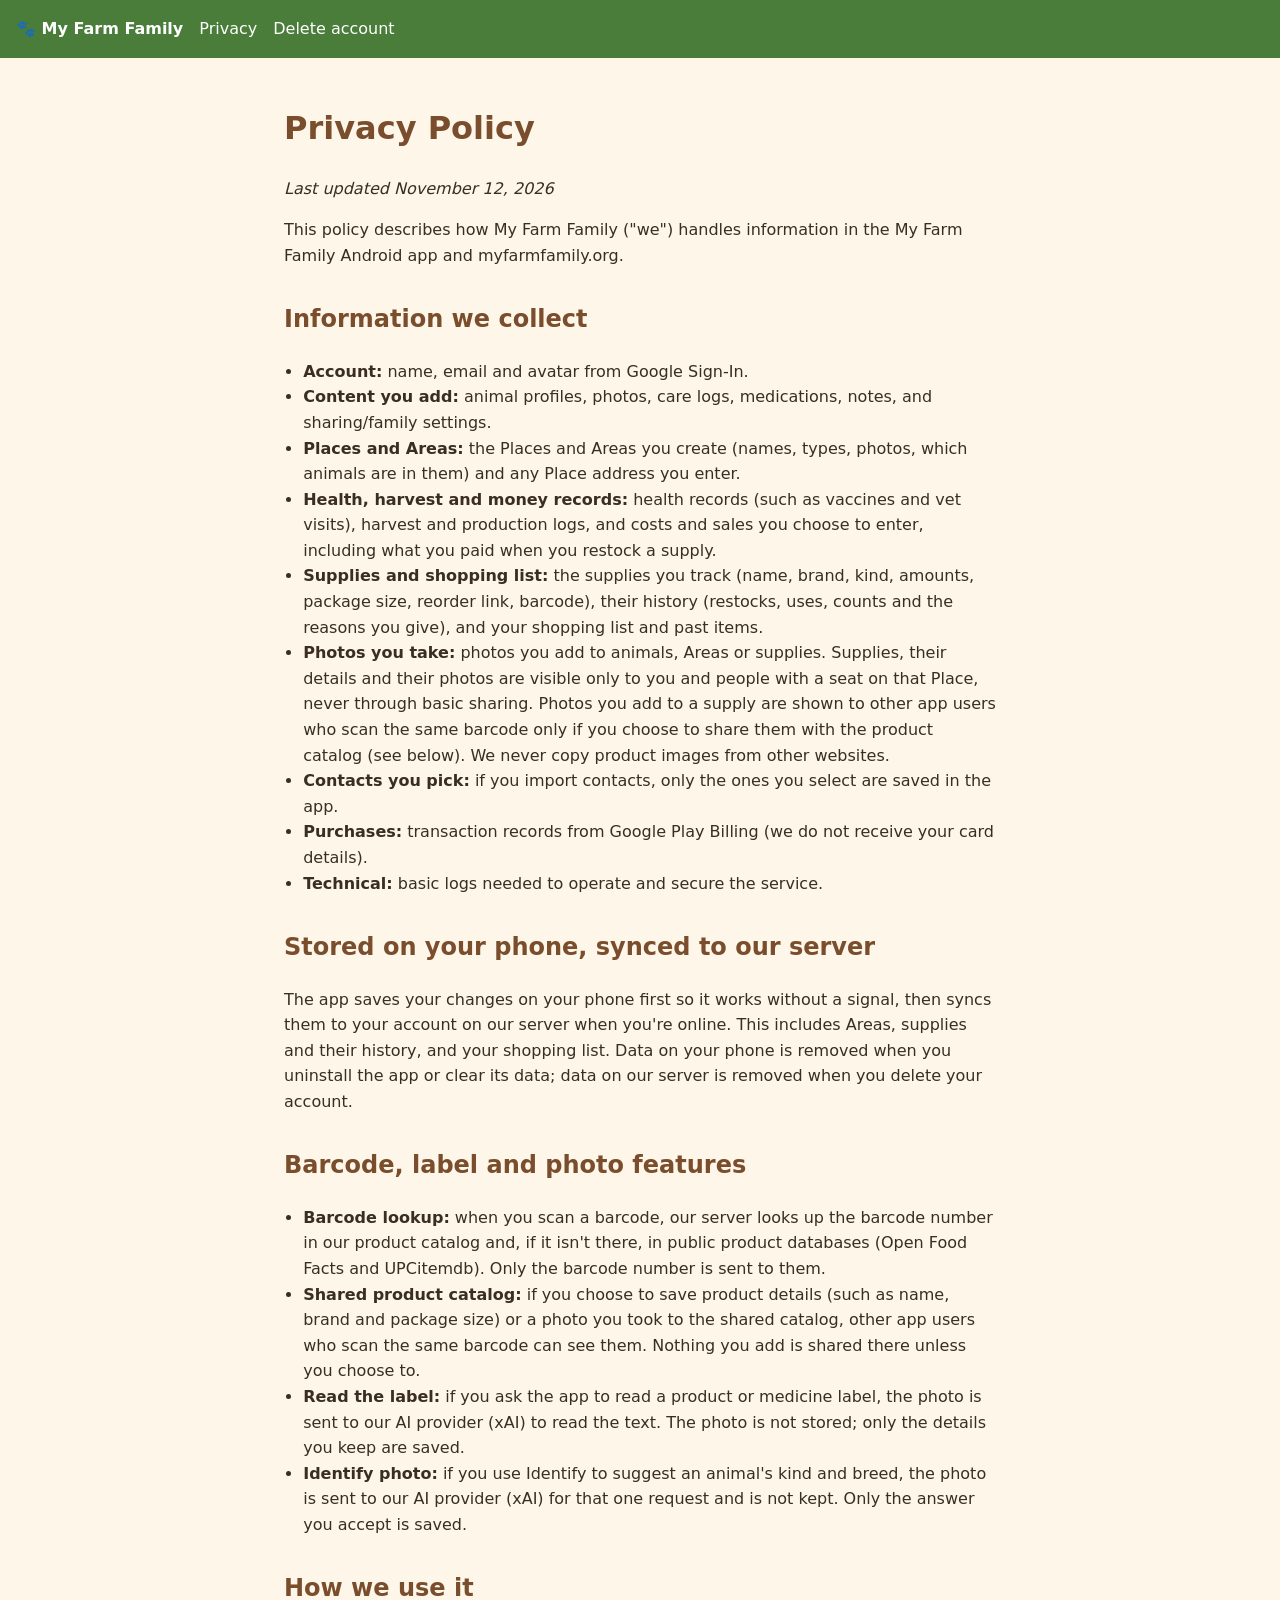
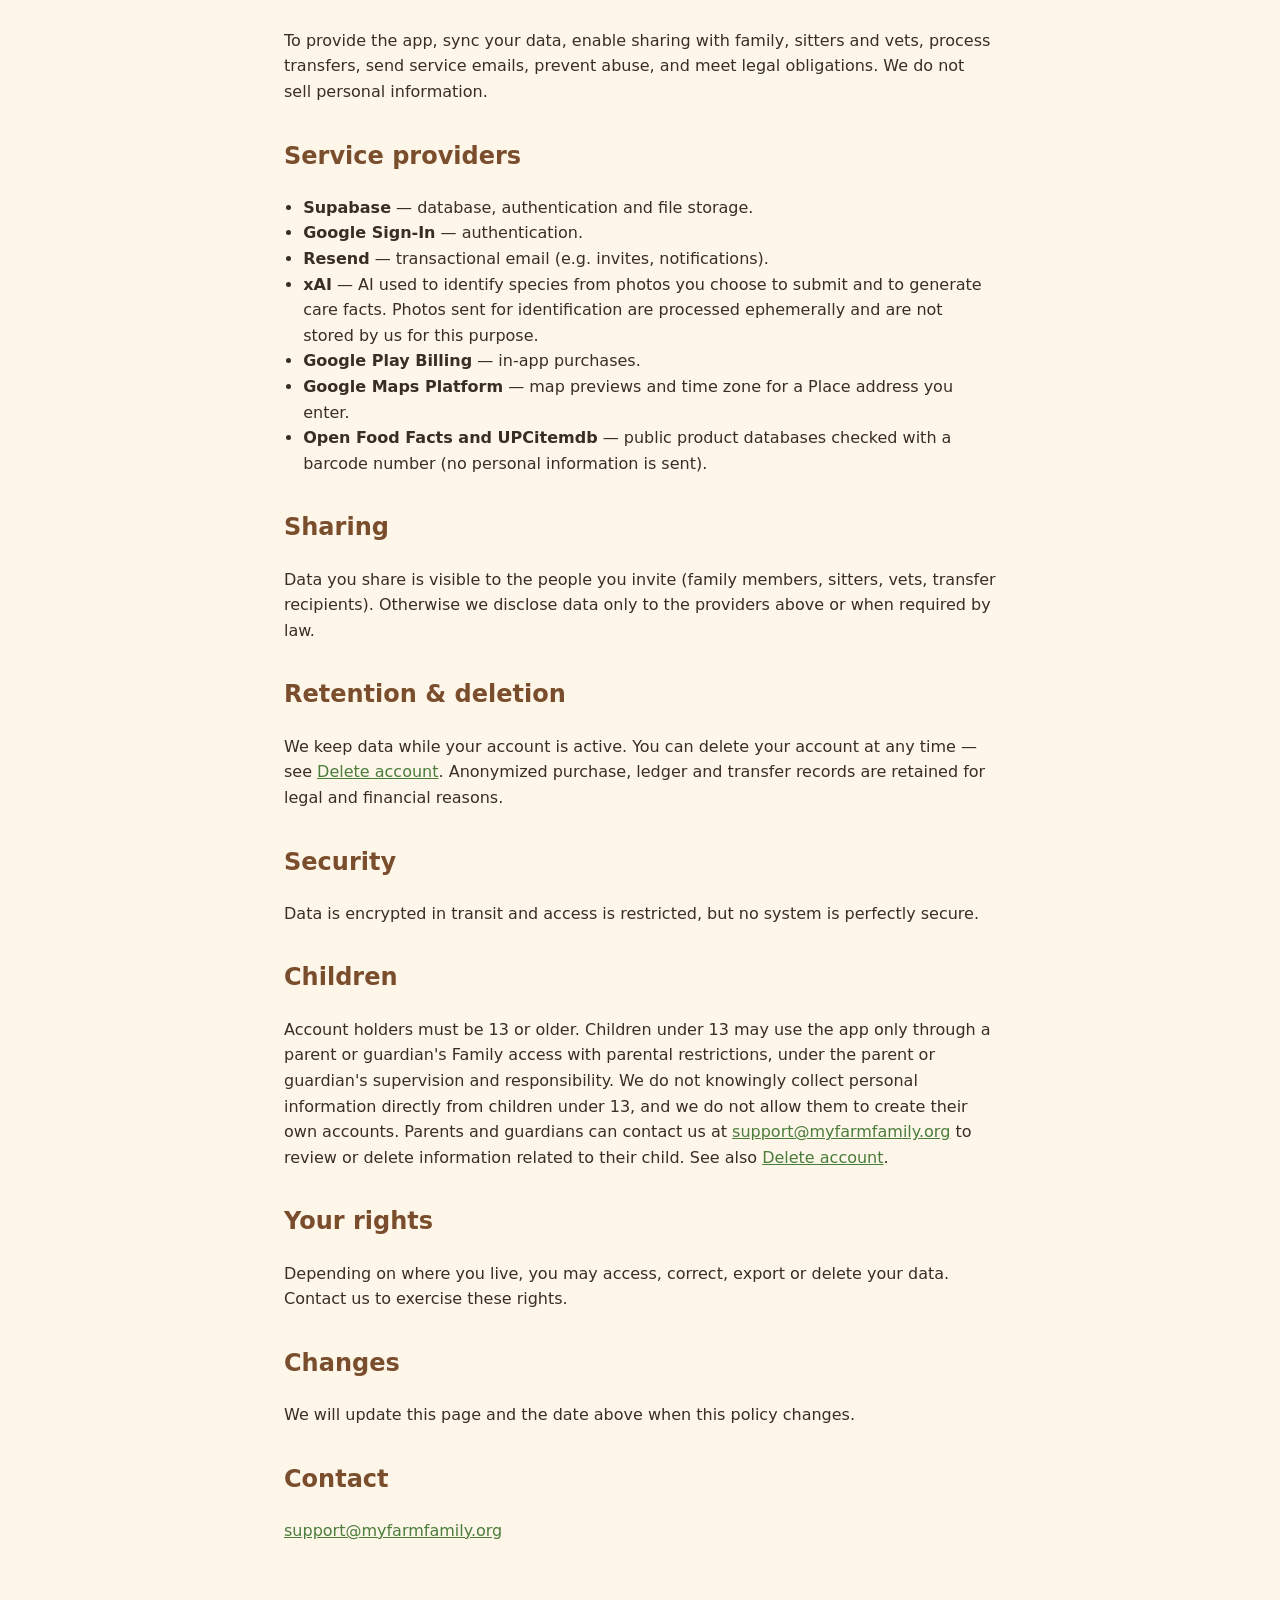
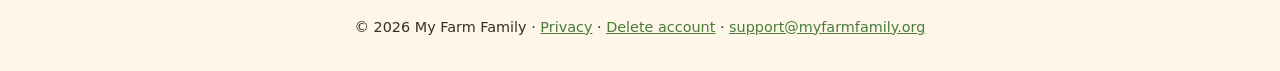
==== commit b6645a28: "Privacy: supply photos are visible to people with a seat on that Place" ====
--- a/privacy/index.html
+++ b/privacy/index.html
@@ -2,7 +2,7 @@
 <h1>Privacy Policy</h1><p><i>Last updated November 12, 2026</i></p>
 <!-- OWNER: review this policy (and with counsel if needed) before publishing. -->
 <p>This policy describes how My Farm Family ("we") handles information in the My Farm Family Android app and myfarmfamily.org.</p>
-<h2>Information we collect</h2><ul><li><b>Account:</b> name, email and avatar from Google Sign-In.</li><li><b>Content you add:</b> animal profiles, photos, care logs, medications, notes, and sharing/family settings.</li><li><b>Places and Areas:</b> the Places and Areas you create (names, types, photos, which animals are in them) and any Place address you enter.</li><li><b>Health, harvest and money records:</b> health records (such as vaccines and vet visits), harvest and production logs, and costs and sales you choose to enter, including what you paid when you restock a supply.</li><li><b>Supplies and shopping list:</b> the supplies you track (name, brand, kind, amounts, package size, reorder link, barcode), their history (restocks, uses, counts and the reasons you give), and your shopping list and past items.</li><li><b>Photos you take:</b> photos you add to animals, Areas or supplies. Supplies and their details are visible only to people with a seat on that Place, never through basic sharing. Photos you add to a supply are shown to other app users who scan the same barcode only if you choose to share them with the product catalog (see below). We never copy product images from other websites.</li><li><b>Contacts you pick:</b> if you import contacts, only the ones you select are saved in the app.</li><li><b>Purchases:</b> transaction records from Google Play Billing (we do not receive your card details).</li><li><b>Technical:</b> basic logs needed to operate and secure the service.</li></ul>
+<h2>Information we collect</h2><ul><li><b>Account:</b> name, email and avatar from Google Sign-In.</li><li><b>Content you add:</b> animal profiles, photos, care logs, medications, notes, and sharing/family settings.</li><li><b>Places and Areas:</b> the Places and Areas you create (names, types, photos, which animals are in them) and any Place address you enter.</li><li><b>Health, harvest and money records:</b> health records (such as vaccines and vet visits), harvest and production logs, and costs and sales you choose to enter, including what you paid when you restock a supply.</li><li><b>Supplies and shopping list:</b> the supplies you track (name, brand, kind, amounts, package size, reorder link, barcode), their history (restocks, uses, counts and the reasons you give), and your shopping list and past items.</li><li><b>Photos you take:</b> photos you add to animals, Areas or supplies. Supplies, their details and their photos are visible only to you and people with a seat on that Place, never through basic sharing. Photos you add to a supply are shown to other app users who scan the same barcode only if you choose to share them with the product catalog (see below). We never copy product images from other websites.</li><li><b>Contacts you pick:</b> if you import contacts, only the ones you select are saved in the app.</li><li><b>Purchases:</b> transaction records from Google Play Billing (we do not receive your card details).</li><li><b>Technical:</b> basic logs needed to operate and secure the service.</li></ul>
 <h2>Stored on your phone, synced to our server</h2><p>The app saves your changes on your phone first so it works without a signal, then syncs them to your account on our server when you're online. This includes Areas, supplies and their history, and your shopping list. Data on your phone is removed when you uninstall the app or clear its data; data on our server is removed when you delete your account.</p>
 <h2>Barcode, label and photo features</h2><ul><li><b>Barcode lookup:</b> when you scan a barcode, our server looks up the barcode number in our product catalog and, if it isn't there, in public product databases (Open Food Facts and UPCitemdb). Only the barcode number is sent to them.</li><li><b>Shared product catalog:</b> if you choose to save product details (such as name, brand and package size) or a photo you took to the shared catalog, other app users who scan the same barcode can see them. Nothing you add is shared there unless you choose to.</li><li><b>Read the label:</b> if you ask the app to read a product or medicine label, the photo is sent to our AI provider (xAI) to read the text. The photo is not stored; only the details you keep are saved.</li><li><b>Identify photo:</b> if you use Identify to suggest an animal's kind and breed, the photo is sent to our AI provider (xAI) for that one request and is not kept. Only the answer you accept is saved.</li></ul>
 <h2>How we use it</h2><p>To provide the app, sync your data, enable sharing with family, sitters and vets, process transfers, send service emails, prevent abuse, and meet legal obligations. We do not sell personal information.</p>
